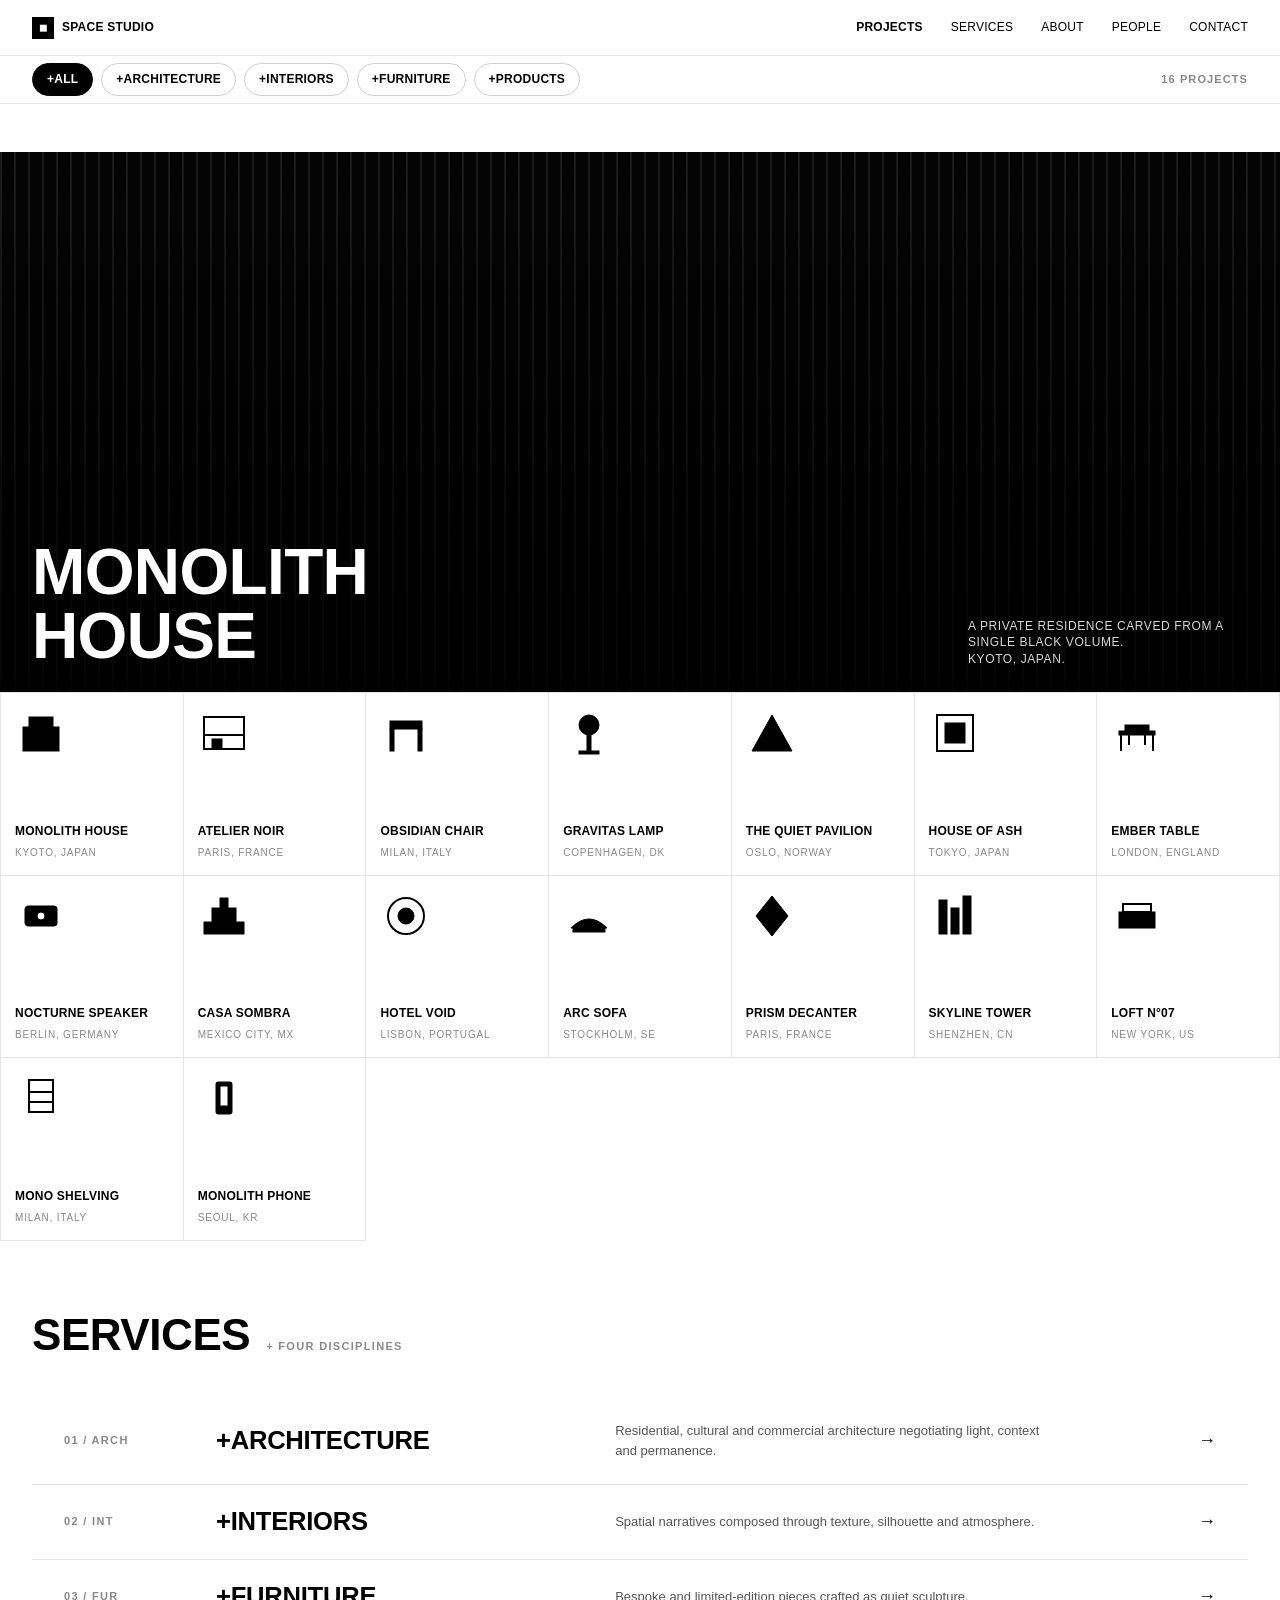
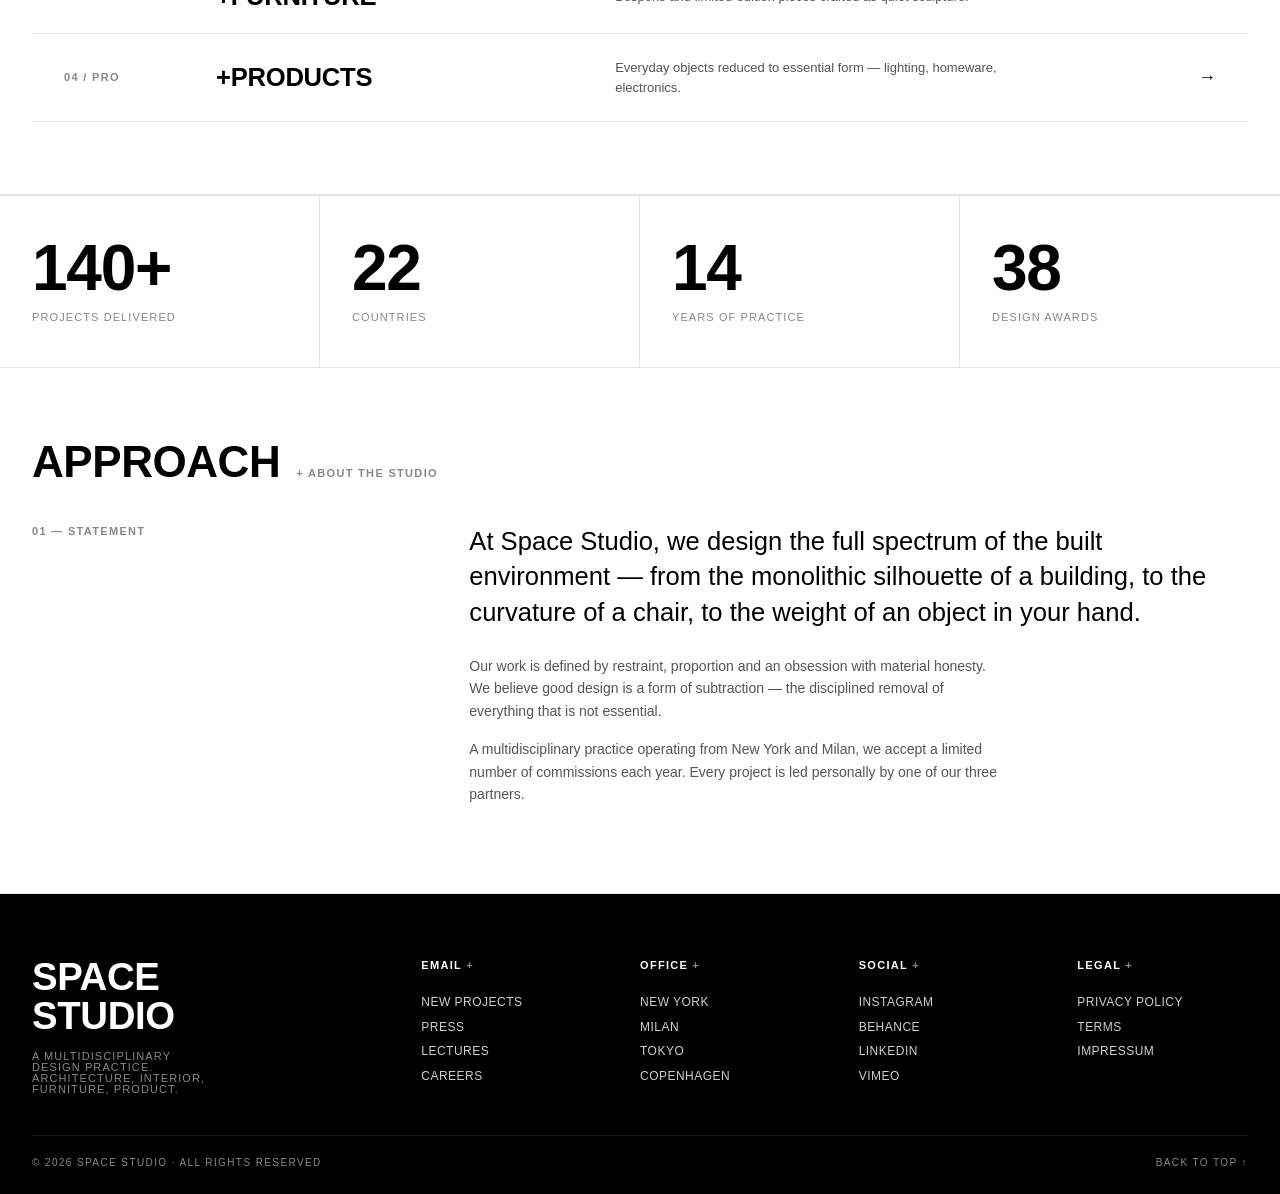
==== index.html @ 8cfb19d3 "Initial commit: Space Studio website" ====
<!DOCTYPE html>
<html lang="en">
<head>
  <meta charset="UTF-8" />
  <meta name="viewport" content="width=device-width, initial-scale=1.0" />
  <title>Space Studio — Architecture · Interior · Furniture · Product</title>
  <meta name="description" content="Space Studio is a multidisciplinary design practice working across architecture, interior, furniture and product." />
  <link rel="stylesheet" href="css/styles.css" />
</head>
<body>
  <!-- NAV -->
  <header class="nav">
    <a href="index.html" class="nav__logo">
      <span class="logo-mark">◼</span>
      <span>SPACE&nbsp;STUDIO</span>
    </a>
    <nav class="nav__links" id="navLinks">
      <a href="index.html" class="active">PROJECTS</a>
      <a href="services.html">SERVICES</a>
      <a href="about.html">ABOUT</a>
      <a href="about.html#team">PEOPLE</a>
      <a href="contact.html">CONTACT</a>
    </nav>
    <button class="nav__toggle" id="navToggle" aria-label="Toggle menu"><span></span><span></span></button>
  </header>

  <!-- FILTER BAR -->
  <nav class="filter-bar" aria-label="Filter projects">
    <button class="filter active" data-filter="all">+ALL</button>
    <button class="filter" data-filter="architecture">+ARCHITECTURE</button>
    <button class="filter" data-filter="interior">+INTERIORS</button>
    <button class="filter" data-filter="furniture">+FURNITURE</button>
    <button class="filter" data-filter="product">+PRODUCTS</button>
    <span class="filter-bar__end" id="filterCount">16 PROJECTS</span>
  </nav>

  <main class="hero">
    <!-- HERO BANNER -->
    <section class="hero__banner">
      <span class="hero__banner-label">+FEATURED — 2026</span>
      <div class="hero__banner-media"><div class="placeholder placeholder--1"></div></div>
      <div class="hero__banner-overlay"></div>
      <div class="hero__banner-caption">
        <h1>MONOLITH<br/>HOUSE</h1>
        <p>A PRIVATE RESIDENCE CARVED FROM A SINGLE BLACK VOLUME.<br/>KYOTO, JAPAN.</p>
      </div>
    </section>

    <!-- PROJECT GRID — BIG.dk-style icon tiles -->
    <section class="project-grid" id="projectGrid">

      <a href="#" class="project-tile" data-category="architecture">
        <div class="project-tile__icon">
          <!-- stacked block icon -->
          <svg viewBox="0 0 52 52"><rect x="8" y="20" width="36" height="24" fill="currentColor"/><rect x="14" y="10" width="24" height="12" fill="currentColor"/></svg>
        </div>
        <div class="project-tile__info">
          <h3>MONOLITH HOUSE</h3>
          <span class="project-tile__meta">KYOTO, JAPAN</span>
        </div>
      </a>

      <a href="#" class="project-tile" data-category="interior">
        <div class="project-tile__icon">
          <svg viewBox="0 0 52 52"><rect x="6" y="10" width="40" height="32" fill="none" stroke="currentColor" stroke-width="2"/><line x1="6" y1="28" x2="46" y2="28" stroke="currentColor" stroke-width="2"/><rect x="14" y="32" width="10" height="10" fill="currentColor"/></svg>
        </div>
        <div class="project-tile__info">
          <h3>ATELIER NOIR</h3>
          <span class="project-tile__meta">PARIS, FRANCE</span>
        </div>
      </a>

      <a href="#" class="project-tile" data-category="furniture">
        <div class="project-tile__icon">
          <svg viewBox="0 0 52 52"><rect x="10" y="14" width="32" height="8" fill="currentColor"/><rect x="10" y="22" width="4" height="22" fill="currentColor"/><rect x="38" y="22" width="4" height="22" fill="currentColor"/></svg>
        </div>
        <div class="project-tile__info">
          <h3>OBSIDIAN CHAIR</h3>
          <span class="project-tile__meta">MILAN, ITALY</span>
        </div>
      </a>

      <a href="#" class="project-tile" data-category="product">
        <div class="project-tile__icon">
          <svg viewBox="0 0 52 52"><circle cx="26" cy="18" r="10" fill="currentColor"/><rect x="24" y="28" width="4" height="18" fill="currentColor"/><rect x="16" y="44" width="20" height="3" fill="currentColor"/></svg>
        </div>
        <div class="project-tile__info">
          <h3>GRAVITAS LAMP</h3>
          <span class="project-tile__meta">COPENHAGEN, DK</span>
        </div>
      </a>

      <a href="#" class="project-tile" data-category="architecture">
        <div class="project-tile__icon">
          <svg viewBox="0 0 52 52"><polygon points="26,8 46,44 6,44" fill="currentColor"/></svg>
        </div>
        <div class="project-tile__info">
          <h3>THE QUIET PAVILION</h3>
          <span class="project-tile__meta">OSLO, NORWAY</span>
        </div>
      </a>

      <a href="#" class="project-tile" data-category="interior">
        <div class="project-tile__icon">
          <svg viewBox="0 0 52 52"><rect x="8" y="8" width="36" height="36" fill="none" stroke="currentColor" stroke-width="2"/><rect x="16" y="16" width="20" height="20" fill="currentColor"/></svg>
        </div>
        <div class="project-tile__info">
          <h3>HOUSE OF ASH</h3>
          <span class="project-tile__meta">TOKYO, JAPAN</span>
        </div>
      </a>

      <a href="#" class="project-tile" data-category="furniture">
        <div class="project-tile__icon">
          <svg viewBox="0 0 52 52"><rect x="8" y="24" width="36" height="4" fill="currentColor"/><path d="M10 28 L10 44 M42 28 L42 44 M18 28 L18 38 M34 28 L34 38" stroke="currentColor" stroke-width="2" fill="none"/><rect x="14" y="18" width="24" height="6" fill="currentColor"/></svg>
        </div>
        <div class="project-tile__info">
          <h3>EMBER TABLE</h3>
          <span class="project-tile__meta">LONDON, ENGLAND</span>
        </div>
      </a>

      <a href="#" class="project-tile" data-category="product">
        <div class="project-tile__icon">
          <svg viewBox="0 0 52 52"><rect x="10" y="16" width="32" height="20" rx="3" fill="currentColor"/><circle cx="26" cy="26" r="4" fill="#fff"/></svg>
        </div>
        <div class="project-tile__info">
          <h3>NOCTURNE SPEAKER</h3>
          <span class="project-tile__meta">BERLIN, GERMANY</span>
        </div>
      </a>

      <a href="#" class="project-tile" data-category="architecture">
        <div class="project-tile__icon">
          <svg viewBox="0 0 52 52"><rect x="6" y="32" width="40" height="12" fill="currentColor"/><rect x="14" y="18" width="24" height="14" fill="currentColor"/><rect x="22" y="8" width="8" height="10" fill="currentColor"/></svg>
        </div>
        <div class="project-tile__info">
          <h3>CASA SOMBRA</h3>
          <span class="project-tile__meta">MEXICO CITY, MX</span>
        </div>
      </a>

      <a href="#" class="project-tile" data-category="interior">
        <div class="project-tile__icon">
          <svg viewBox="0 0 52 52"><circle cx="26" cy="26" r="18" fill="none" stroke="currentColor" stroke-width="2"/><circle cx="26" cy="26" r="8" fill="currentColor"/></svg>
        </div>
        <div class="project-tile__info">
          <h3>HOTEL VOID</h3>
          <span class="project-tile__meta">LISBON, PORTUGAL</span>
        </div>
      </a>

      <a href="#" class="project-tile" data-category="furniture">
        <div class="project-tile__icon">
          <svg viewBox="0 0 52 52"><path d="M8 38 Q26 20 44 38 Z" fill="currentColor"/><rect x="10" y="38" width="32" height="4" fill="currentColor"/></svg>
        </div>
        <div class="project-tile__info">
          <h3>ARC SOFA</h3>
          <span class="project-tile__meta">STOCKHOLM, SE</span>
        </div>
      </a>

      <a href="#" class="project-tile" data-category="product">
        <div class="project-tile__icon">
          <svg viewBox="0 0 52 52"><path d="M26 6 L42 26 L26 46 L10 26 Z" fill="currentColor"/></svg>
        </div>
        <div class="project-tile__info">
          <h3>PRISM DECANTER</h3>
          <span class="project-tile__meta">PARIS, FRANCE</span>
        </div>
      </a>

      <a href="#" class="project-tile" data-category="architecture">
        <div class="project-tile__icon">
          <svg viewBox="0 0 52 52"><rect x="10" y="10" width="8" height="34" fill="currentColor"/><rect x="22" y="18" width="8" height="26" fill="currentColor"/><rect x="34" y="6" width="8" height="38" fill="currentColor"/></svg>
        </div>
        <div class="project-tile__info">
          <h3>SKYLINE TOWER</h3>
          <span class="project-tile__meta">SHENZHEN, CN</span>
        </div>
      </a>

      <a href="#" class="project-tile" data-category="interior">
        <div class="project-tile__icon">
          <svg viewBox="0 0 52 52"><rect x="8" y="22" width="36" height="16" fill="currentColor"/><rect x="12" y="14" width="28" height="8" fill="none" stroke="currentColor" stroke-width="2"/></svg>
        </div>
        <div class="project-tile__info">
          <h3>LOFT N°07</h3>
          <span class="project-tile__meta">NEW YORK, US</span>
        </div>
      </a>

      <a href="#" class="project-tile" data-category="furniture">
        <div class="project-tile__icon">
          <svg viewBox="0 0 52 52"><rect x="14" y="8" width="24" height="32" fill="none" stroke="currentColor" stroke-width="2"/><line x1="14" y1="20" x2="38" y2="20" stroke="currentColor" stroke-width="2"/><line x1="14" y1="30" x2="38" y2="30" stroke="currentColor" stroke-width="2"/></svg>
        </div>
        <div class="project-tile__info">
          <h3>MONO SHELVING</h3>
          <span class="project-tile__meta">MILAN, ITALY</span>
        </div>
      </a>

      <a href="#" class="project-tile" data-category="product">
        <div class="project-tile__icon">
          <svg viewBox="0 0 52 52"><rect x="18" y="10" width="16" height="32" rx="2" fill="currentColor"/><rect x="22" y="14" width="8" height="20" fill="#fff"/></svg>
        </div>
        <div class="project-tile__info">
          <h3>MONOLITH PHONE</h3>
          <span class="project-tile__meta">SEOUL, KR</span>
        </div>
      </a>

    </section>

    <!-- SERVICES ROW LIST -->
    <section class="block">
      <div class="block__head">
        <h2>SERVICES</h2>
        <span class="plus">+ FOUR DISCIPLINES</span>
      </div>
      <div>
        <a href="services.html#architecture" class="service-row">
          <span class="service-row__num">01 / ARCH</span>
          <span class="service-row__title">+ARCHITECTURE</span>
          <span class="service-row__desc">Residential, cultural and commercial architecture negotiating light, context and permanence.</span>
          <span class="service-row__arrow">→</span>
        </a>
        <a href="services.html#interior" class="service-row">
          <span class="service-row__num">02 / INT</span>
          <span class="service-row__title">+INTERIORS</span>
          <span class="service-row__desc">Spatial narratives composed through texture, silhouette and atmosphere.</span>
          <span class="service-row__arrow">→</span>
        </a>
        <a href="services.html#furniture" class="service-row">
          <span class="service-row__num">03 / FUR</span>
          <span class="service-row__title">+FURNITURE</span>
          <span class="service-row__desc">Bespoke and limited-edition pieces crafted as quiet sculpture.</span>
          <span class="service-row__arrow">→</span>
        </a>
        <a href="services.html#product" class="service-row">
          <span class="service-row__num">04 / PRO</span>
          <span class="service-row__title">+PRODUCTS</span>
          <span class="service-row__desc">Everyday objects reduced to essential form — lighting, homeware, electronics.</span>
          <span class="service-row__arrow">→</span>
        </a>
      </div>
    </section>

    <!-- STATS -->
    <section class="stats-row">
      <div class="stat"><span class="stat__num">140+</span><span class="stat__label">PROJECTS DELIVERED</span></div>
      <div class="stat"><span class="stat__num">22</span><span class="stat__label">COUNTRIES</span></div>
      <div class="stat"><span class="stat__num">14</span><span class="stat__label">YEARS OF PRACTICE</span></div>
      <div class="stat"><span class="stat__num">38</span><span class="stat__label">DESIGN AWARDS</span></div>
    </section>

    <!-- INTRO -->
    <section class="block">
      <div class="block__head">
        <h2>APPROACH</h2>
        <span class="plus">+ ABOUT THE STUDIO</span>
      </div>
      <div class="two-col">
        <div class="two-col__label">01 — STATEMENT</div>
        <div class="two-col__body">
          <p>At Space Studio, we design the full spectrum of the built environment — from the monolithic silhouette of a building, to the curvature of a chair, to the weight of an object in your hand.</p>
          <p>Our work is defined by restraint, proportion and an obsession with material honesty. We believe good design is a form of subtraction — the disciplined removal of everything that is not essential.</p>
          <p>A multidisciplinary practice operating from New York and Milan, we accept a limited number of commissions each year. Every project is led personally by one of our three partners.</p>
        </div>
      </div>
    </section>
  </main>

  <!-- FOOTER -->
  <footer class="footer">
    <div class="footer__grid">
      <div class="footer__brand">
        SPACE<br/>STUDIO
        <small>A MULTIDISCIPLINARY DESIGN PRACTICE. ARCHITECTURE, INTERIOR, FURNITURE, PRODUCT.</small>
      </div>
      <div class="footer__col">
        <h4>EMAIL</h4>
        <a href="mailto:newbiz@spacestudio.design">NEW PROJECTS</a>
        <a href="mailto:press@spacestudio.design">PRESS</a>
        <a href="mailto:lectures@spacestudio.design">LECTURES</a>
        <a href="mailto:careers@spacestudio.design">CAREERS</a>
      </div>
      <div class="footer__col">
        <h4>OFFICE</h4>
        <span>NEW YORK</span>
        <span>MILAN</span>
        <span>TOKYO</span>
        <span>COPENHAGEN</span>
      </div>
      <div class="footer__col">
        <h4>SOCIAL</h4>
        <a href="#">INSTAGRAM</a>
        <a href="#">BEHANCE</a>
        <a href="#">LINKEDIN</a>
        <a href="#">VIMEO</a>
      </div>
      <div class="footer__col">
        <h4>LEGAL</h4>
        <a href="#">PRIVACY POLICY</a>
        <a href="#">TERMS</a>
        <a href="#">IMPRESSUM</a>
      </div>
    </div>
    <div class="footer__bottom">
      <span>© 2026 SPACE STUDIO · ALL RIGHTS RESERVED</span>
      <span>BACK TO TOP ↑</span>
    </div>
  </footer>

  <script src="js/main.js"></script>
</body>
</html>
---- css/styles.css ----
/* =========================================================
   SPACE STUDIO — BIG.dk-inspired utilitarian style
   Palette: Black · Grey · White (monochrome only)
   ========================================================= */

:root {
  --black: #000;
  --ink: #111;
  --grey-900: #1a1a1a;
  --grey-700: #555;
  --grey-500: #888;
  --grey-300: #cfcfcf;
  --grey-200: #e5e5e5;
  --grey-100: #f2f2f2;
  --white: #fff;

  --font: 'Helvetica Neue', Helvetica, Arial, 'Inter', -apple-system, BlinkMacSystemFont, sans-serif;

  --ease: cubic-bezier(0.4, 0, 0.2, 1);

  --pad: clamp(1rem, 2.5vw, 2rem);
  --nav-h: 56px;
  --filter-h: 48px;
}

* { box-sizing: border-box; margin: 0; padding: 0; }

html { scroll-behavior: smooth; }

body {
  font-family: var(--font);
  font-weight: 400;
  font-size: 13px;
  line-height: 1.4;
  color: var(--black);
  background: var(--white);
  -webkit-font-smoothing: antialiased;
  letter-spacing: 0;
}

img, svg { display: block; max-width: 100%; }
a { color: inherit; text-decoration: none; }
button { font: inherit; cursor: pointer; background: none; border: 0; color: inherit; }

::selection { background: var(--black); color: var(--white); }

/* ========================= NAVIGATION ========================= */
.nav {
  position: fixed; top: 0; left: 0; right: 0;
  height: var(--nav-h);
  display: flex; align-items: center; justify-content: space-between;
  padding: 0 var(--pad);
  background: var(--white);
  border-bottom: 1px solid var(--grey-200);
  z-index: 100;
  text-transform: uppercase;
  font-size: 12px;
  letter-spacing: .02em;
}
.nav__logo {
  display: inline-flex; align-items: center; gap: .5rem;
  font-weight: 700;
}
.logo-mark {
  display: inline-grid; place-items: center;
  width: 22px; height: 22px;
  background: var(--black); color: var(--white);
  font-size: 10px; font-weight: 700; letter-spacing: 0;
}
.nav__links { display: flex; gap: 1.75rem; font-weight: 500; }
.nav__links a { position: relative; padding: 4px 0; transition: opacity .2s; }
.nav__links a:hover { opacity: .5; }
.nav__links a.active { font-weight: 700; }
.nav__toggle { display: none; width: 32px; height: 32px; position: relative; }
.nav__toggle span {
  position: absolute; left: 4px; right: 4px; height: 2px;
  background: currentColor; transition: transform .25s var(--ease);
}
.nav__toggle span:nth-child(1) { top: 11px; }
.nav__toggle span:nth-child(2) { bottom: 11px; }
.nav__toggle.open span:nth-child(1) { top: 15px; transform: rotate(45deg); }
.nav__toggle.open span:nth-child(2) { bottom: 15px; transform: rotate(-45deg); }

/* ========================= FILTER BAR ========================= */
.filter-bar {
  position: sticky; top: var(--nav-h);
  display: flex; align-items: center;
  height: var(--filter-h);
  padding: 0 var(--pad);
  background: var(--white);
  border-bottom: 1px solid var(--grey-200);
  z-index: 90;
  overflow-x: auto;
  scrollbar-width: none;
}
.filter-bar::-webkit-scrollbar { display: none; }
.filter {
  flex-shrink: 0;
  padding: 7px 14px;
  font-size: 12px; font-weight: 700;
  text-transform: uppercase; letter-spacing: .02em;
  border: 1px solid var(--grey-300);
  border-radius: 999px;
  margin-right: 8px;
  background: var(--white); color: var(--black);
  transition: all .2s var(--ease);
  white-space: nowrap;
}
.filter:hover { border-color: var(--black); }
.filter.active { background: var(--black); color: var(--white); border-color: var(--black); }
.filter-bar__end {
  margin-left: auto;
  font-size: 11px; font-weight: 700;
  text-transform: uppercase; letter-spacing: .1em;
  color: var(--grey-500);
  white-space: nowrap;
}

/* ========================= HERO ========================= */
.hero { padding-top: calc(var(--nav-h) + var(--filter-h)); }

.hero__banner {
  position: relative;
  height: 60vh;
  max-height: 620px;
  min-height: 360px;
  overflow: hidden;
  background: var(--black);
}
.hero__banner-media { position: absolute; inset: 0; }
.hero__banner-media .placeholder { width: 100%; height: 100%; filter: grayscale(100%) contrast(1.05); }
.hero__banner-overlay {
  position: absolute; inset: 0;
  background: linear-gradient(180deg, rgba(0,0,0,.05) 0%, rgba(0,0,0,.55) 100%);
}
.hero__banner-caption {
  position: absolute; left: var(--pad); bottom: 24px; right: var(--pad);
  color: var(--white);
  display: flex; align-items: flex-end; justify-content: space-between;
  gap: 2rem; text-transform: uppercase;
}
.hero__banner-caption h1 {
  font-size: clamp(2rem, 5vw, 4rem);
  font-weight: 700; line-height: 1; letter-spacing: -.01em;
}
.hero__banner-caption p {
  font-size: 12px; font-weight: 500; letter-spacing: .05em;
  max-width: 280px; opacity: .85;
}
.hero__banner-label {
  position: absolute; top: 16px; left: var(--pad);
  font-size: 10px; font-weight: 700;
  letter-spacing: .12em; text-transform: uppercase;
  background: var(--white); color: var(--black);
  padding: 5px 9px;
}

/* ========================= PROJECT GRID ========================= */
.project-grid {
  display: grid;
  grid-template-columns: repeat(auto-fill, minmax(180px, 1fr));
  border-top: 1px solid var(--grey-200);
  border-left: 1px solid var(--grey-200);
}
.project-tile {
  position: relative;
  aspect-ratio: 1 / 1;
  display: flex; flex-direction: column; justify-content: space-between;
  padding: 14px;
  border-right: 1px solid var(--grey-200);
  border-bottom: 1px solid var(--grey-200);
  background: var(--white);
  transition: background .2s var(--ease), color .2s var(--ease);
  cursor: pointer;
  overflow: hidden;
}
.project-tile:hover { background: var(--black); color: var(--white); }
.project-tile:hover .project-tile__icon svg { stroke: var(--white); fill: var(--white); }
.project-tile:hover .project-tile__meta { color: var(--grey-300); }

.project-tile__icon {
  width: 52px; height: 52px;
  display: grid; place-items: center;
}
.project-tile__icon svg {
  width: 100%; height: 100%;
  stroke: var(--black); fill: var(--black);
  transition: stroke .2s, fill .2s;
}
.project-tile__info h3 {
  font-size: 12px; font-weight: 700;
  text-transform: uppercase; letter-spacing: .02em;
  line-height: 1.25; margin-bottom: 4px;
}
.project-tile__meta {
  font-size: 10px; font-weight: 500;
  text-transform: uppercase; letter-spacing: .08em;
  color: var(--grey-500); transition: color .2s var(--ease);
}

.project-tile.hidden { display: none; }

/* ========================= BLOCKS ========================= */
.block {
  padding: 72px var(--pad);
  border-bottom: 1px solid var(--grey-200);
}
.block__head {
  display: flex; align-items: baseline; gap: 1rem;
  margin-bottom: 40px;
  text-transform: uppercase;
}
.block__head h2 {
  font-size: clamp(1.75rem, 3.5vw, 2.75rem);
  font-weight: 700; letter-spacing: -.01em; line-height: 1;
}
.block__head .plus {
  font-size: 11px; font-weight: 700;
  letter-spacing: .12em; color: var(--grey-500);
}

.two-col {
  display: grid; grid-template-columns: 1fr 2fr; gap: 48px;
}
.two-col__label {
  font-size: 11px; font-weight: 700; letter-spacing: .12em;
  text-transform: uppercase; color: var(--grey-500);
}
.two-col__body p {
  font-size: 14px; line-height: 1.6;
  margin-bottom: 1rem; max-width: 68ch; color: var(--grey-700);
}
.two-col__body p:first-child {
  font-size: clamp(1.25rem, 2vw, 1.75rem);
  font-weight: 500; line-height: 1.4;
  color: var(--black); margin-bottom: 1.5rem;
}

/* ========================= STATS ========================= */
.stats-row {
  display: grid; grid-template-columns: repeat(4, 1fr);
  border-top: 1px solid var(--grey-200);
  border-bottom: 1px solid var(--grey-200);
}
.stat {
  padding: 40px var(--pad);
  border-right: 1px solid var(--grey-200);
  text-transform: uppercase;
}
.stat:last-child { border-right: 0; }
.stat__num {
  display: block;
  font-size: clamp(2.5rem, 5vw, 4rem);
  font-weight: 700; line-height: 1;
  letter-spacing: -.02em; margin-bottom: 8px;
}
.stat__label {
  font-size: 11px; font-weight: 500;
  letter-spacing: .1em; color: var(--grey-500);
}

/* ========================= SERVICE ROWS ========================= */
.service-row {
  display: grid;
  grid-template-columns: 120px 1.2fr 1.8fr auto;
  gap: 2rem;
  align-items: center;
  padding: 24px var(--pad);
  border-bottom: 1px solid var(--grey-200);
  transition: background .2s var(--ease), color .2s var(--ease);
  text-transform: uppercase;
}
.service-row:hover { background: var(--black); color: var(--white); }
.service-row:hover .service-row__num,
.service-row:hover .service-row__desc { color: var(--grey-300); }
.service-row__num {
  font-size: 11px; font-weight: 700; letter-spacing: .12em;
  color: var(--grey-500); transition: color .2s;
}
.service-row__title {
  font-size: clamp(1.25rem, 2vw, 1.75rem);
  font-weight: 700; letter-spacing: -.01em; line-height: 1;
}
.service-row__desc {
  font-size: 13px; color: var(--grey-700);
  text-transform: none; max-width: 60ch; line-height: 1.5;
  transition: color .2s;
}
.service-row__arrow {
  font-size: 18px; transition: transform .2s var(--ease);
}
.service-row:hover .service-row__arrow { transform: translateX(6px); }

/* ========================= SERVICE DETAIL ========================= */
.service-detail {
  display: grid; grid-template-columns: 1fr 1fr;
  border-bottom: 1px solid var(--grey-200);
}
.service-detail__media {
  aspect-ratio: 4/3;
  background: var(--grey-100);
  position: relative; overflow: hidden;
}
.service-detail__media > * { width: 100%; height: 100%; filter: grayscale(100%); }
.service-detail__label {
  position: absolute; top: 14px; left: 14px;
  font-size: 10px; font-weight: 700;
  letter-spacing: .1em; text-transform: uppercase;
  background: var(--white); color: var(--black);
  padding: 4px 8px;
}
.service-detail__copy {
  padding: 48px var(--pad);
  display: flex; flex-direction: column; justify-content: center;
  border-left: 1px solid var(--grey-200);
}
.service-detail__copy h2 {
  font-size: clamp(1.75rem, 3vw, 2.5rem);
  font-weight: 700; line-height: 1;
  text-transform: uppercase; letter-spacing: -.01em;
  margin-bottom: 20px;
}
.service-detail__copy p {
  font-size: 14px; line-height: 1.6;
  color: var(--grey-700); margin-bottom: 1rem; max-width: 55ch;
}
.service-detail__specs {
  list-style: none; margin-top: 24px;
  border-top: 1px solid var(--grey-200);
}
.service-detail__specs li {
  display: grid; grid-template-columns: 180px 1fr;
  padding: 10px 0;
  border-bottom: 1px solid var(--grey-200);
  font-size: 12px; text-transform: uppercase; letter-spacing: .04em;
}
.service-detail__specs li span:first-child {
  font-weight: 700; color: var(--grey-500); letter-spacing: .1em;
}
.service-detail:nth-child(even) .service-detail__media { order: 2; border-left: 1px solid var(--grey-200); }
.service-detail:nth-child(even) .service-detail__copy { border-left: 0; }

/* ========================= TEAM GRID ========================= */
.team-grid {
  display: grid;
  grid-template-columns: repeat(auto-fill, minmax(220px, 1fr));
  border-left: 1px solid var(--grey-200);
  border-top: 1px solid var(--grey-200);
}
.team-card {
  border-right: 1px solid var(--grey-200);
  border-bottom: 1px solid var(--grey-200);
  padding-bottom: 16px;
  transition: background .2s var(--ease);
}
.team-card:hover { background: var(--grey-100); }
.team-card__photo {
  aspect-ratio: 3/4;
  background: var(--grey-200);
  margin-bottom: 12px;
}
.team-card h4 {
  font-size: 13px; font-weight: 700;
  text-transform: uppercase; letter-spacing: .02em;
  padding: 0 14px;
}
.team-card span {
  display: block; padding: 4px 14px 0;
  font-size: 11px; font-weight: 500;
  letter-spacing: .08em; text-transform: uppercase;
  color: var(--grey-500);
}

/* ========================= CONTACT ========================= */
.contact-grid {
  display: grid; grid-template-columns: 1fr 1fr;
  border-bottom: 1px solid var(--grey-200);
}
.contact-info { padding: 72px var(--pad); }
.contact-form-wrap {
  padding: 72px var(--pad);
  border-left: 1px solid var(--grey-200);
  background: var(--grey-100);
}
.contact-info h2 {
  font-size: clamp(2rem, 4vw, 3rem);
  font-weight: 700; text-transform: uppercase;
  letter-spacing: -.01em; line-height: 1; margin-bottom: 24px;
}
.contact-info p {
  font-size: 14px; color: var(--grey-700);
  max-width: 50ch; margin-bottom: 24px;
}
.contact-info dl {
  display: grid; grid-template-columns: 160px 1fr;
  gap: 0 24px; margin-top: 24px;
}
.contact-info dt {
  font-size: 11px; font-weight: 700;
  letter-spacing: .12em; text-transform: uppercase;
  color: var(--grey-500);
  padding: 10px 0;
  border-top: 1px solid var(--grey-200);
}
.contact-info dd {
  font-size: 13px;
  padding: 10px 0;
  border-top: 1px solid var(--grey-200);
  text-transform: uppercase; letter-spacing: .02em;
}
.contact-info dd:last-of-type { border-bottom: 1px solid var(--grey-200); }
.contact-info dt:last-of-type { border-bottom: 1px solid var(--grey-200); }
.contact-info dd a { text-decoration: underline; text-decoration-thickness: 1px; text-underline-offset: 2px; }

.form { display: grid; gap: 14px; }
.field { display: grid; gap: 4px; }
.field label {
  font-size: 10px; font-weight: 700;
  letter-spacing: .14em; text-transform: uppercase;
  color: var(--grey-500);
}
.field input, .field textarea, .field select {
  font: inherit; font-size: 13px;
  background: var(--white);
  border: 1px solid var(--grey-300);
  padding: 10px 12px;
  color: var(--black);
  transition: border-color .2s;
  border-radius: 0;
  text-transform: uppercase; letter-spacing: .02em;
}
.field input:focus, .field textarea:focus, .field select:focus {
  outline: 0; border-color: var(--black);
}
.field textarea { resize: vertical; min-height: 110px; text-transform: none; letter-spacing: 0; }

.btn {
  display: inline-flex; align-items: center; justify-content: center;
  padding: 12px 20px;
  font-size: 11px; font-weight: 700;
  letter-spacing: .12em; text-transform: uppercase;
  background: var(--black); color: var(--white);
  border: 1px solid var(--black);
  transition: all .2s var(--ease);
  cursor: pointer;
}
.btn:hover { background: var(--white); color: var(--black); }
.btn--outline { background: var(--white); color: var(--black); }
.btn--outline:hover { background: var(--black); color: var(--white); }
.form .btn { justify-self: start; }

/* ========================= FOOTER ========================= */
.footer {
  background: var(--black);
  color: var(--white);
  padding: 64px var(--pad) 24px;
}
.footer__grid {
  display: grid; grid-template-columns: 2fr 1fr 1fr 1fr 1fr;
  gap: 48px;
  padding-bottom: 40px;
  border-bottom: 1px solid var(--grey-900);
}
.footer__brand {
  font-size: clamp(1.5rem, 3vw, 2.5rem);
  font-weight: 700; line-height: 1;
  text-transform: uppercase; letter-spacing: -.01em;
}
.footer__brand small {
  display: block; margin-top: 16px;
  font-size: 11px; font-weight: 500;
  letter-spacing: .1em; color: var(--grey-500);
  max-width: 30ch;
  text-transform: uppercase;
}
.footer__col h4 {
  font-size: 11px; font-weight: 700;
  letter-spacing: .12em; text-transform: uppercase;
  margin-bottom: 16px; color: var(--white);
}
.footer__col h4::after { content: "+"; margin-left: 4px; color: var(--grey-500); }
.footer__col a, .footer__col span {
  display: block;
  font-size: 12px;
  letter-spacing: .04em;
  text-transform: uppercase;
  color: var(--grey-300);
  padding: 4px 0;
  transition: color .2s;
}
.footer__col a:hover { color: var(--white); }
.footer__bottom {
  display: flex; justify-content: space-between; gap: 1rem;
  padding-top: 20px;
  font-size: 10px; font-weight: 500;
  letter-spacing: .14em; text-transform: uppercase;
  color: var(--grey-500);
}

/* ========================= PLACEHOLDERS ========================= */
.placeholder { width: 100%; height: 100%; background-color: var(--grey-200); }
.placeholder--1 { background: linear-gradient(180deg, rgba(0,0,0,0) 0%, rgba(0,0,0,.5) 100%), repeating-linear-gradient(90deg, #222 0 2px, #0a0a0a 2px 14px), #000; }
.placeholder--2 { background: radial-gradient(circle at 30% 40%, #fff, #aaa 55%, #333 100%); }
.placeholder--3 { background: linear-gradient(135deg, #000 0%, #222 40%, #888 100%); }
.placeholder--4 { background: radial-gradient(ellipse at 50% 80%, rgba(255,255,255,.4), transparent 60%), linear-gradient(180deg, #1a1a1a, #000); }
.placeholder--5 { background: linear-gradient(45deg, #e5e5e5, #888); }
.placeholder--6 { background: linear-gradient(200deg, #000 30%, #cfcfcf 100%); }
.placeholder--7 { background: radial-gradient(circle at 70% 30%, #fff, #333 80%); }
.placeholder--8 { background: conic-gradient(from 220deg, #000, #888, #fff, #333, #000); }
.placeholder--9 { background: linear-gradient(180deg, #f2f2f2, #555); }
.placeholder--10 { background: repeating-linear-gradient(45deg, #000 0 6px, #fff 6px 12px); }
.placeholder--11 { background: radial-gradient(circle at 20% 80%, #fff 0%, #333 60%); }
.placeholder--12 { background: linear-gradient(160deg, #555, #000); }

/* ========================= RESPONSIVE ========================= */
@media (max-width: 900px) {
  .nav__links {
    position: fixed; top: var(--nav-h); left: 0; right: 0;
    background: var(--white); border-bottom: 1px solid var(--grey-200);
    flex-direction: column; align-items: flex-start;
    gap: 0; padding: 0;
    transform: translateY(-120%);
    transition: transform .3s var(--ease);
    max-height: calc(100vh - var(--nav-h)); overflow-y: auto;
  }
  .nav__links.open { transform: translateY(0); }
  .nav__links a { width: 100%; padding: 16px var(--pad); border-bottom: 1px solid var(--grey-200); }
  .nav__toggle { display: block; }

  .project-grid { grid-template-columns: repeat(3, 1fr); }
  .two-col { grid-template-columns: 1fr; gap: 24px; }
  .stats-row { grid-template-columns: repeat(2, 1fr); }
  .stat:nth-child(2) { border-right: 0; }

  .service-row { grid-template-columns: 60px 1fr auto; gap: 1rem; }
  .service-row__desc { grid-column: 1 / -1; }

  .service-detail { grid-template-columns: 1fr; }
  .service-detail__copy { border-left: 0; border-top: 1px solid var(--grey-200); }
  .service-detail:nth-child(even) .service-detail__media { order: 0; border-left: 0; }

  .contact-grid { grid-template-columns: 1fr; }
  .contact-form-wrap { border-left: 0; border-top: 1px solid var(--grey-200); }
  .contact-info dl { grid-template-columns: 1fr; gap: 0; }
  .contact-info dt { border-bottom: 0; padding-bottom: 0; }
  .contact-info dd { border-top: 0; padding-top: 4px; }

  .footer__grid { grid-template-columns: 1fr 1fr; gap: 32px; }
  .footer__brand { grid-column: 1 / -1; }
  .footer__bottom { flex-direction: column; gap: 8px; }

  .hero__banner-caption { flex-direction: column; align-items: flex-start; gap: 1rem; }
}
@media (max-width: 500px) {
  .project-grid { grid-template-columns: 1fr 1fr; }
  .footer__grid { grid-template-columns: 1fr; }
}
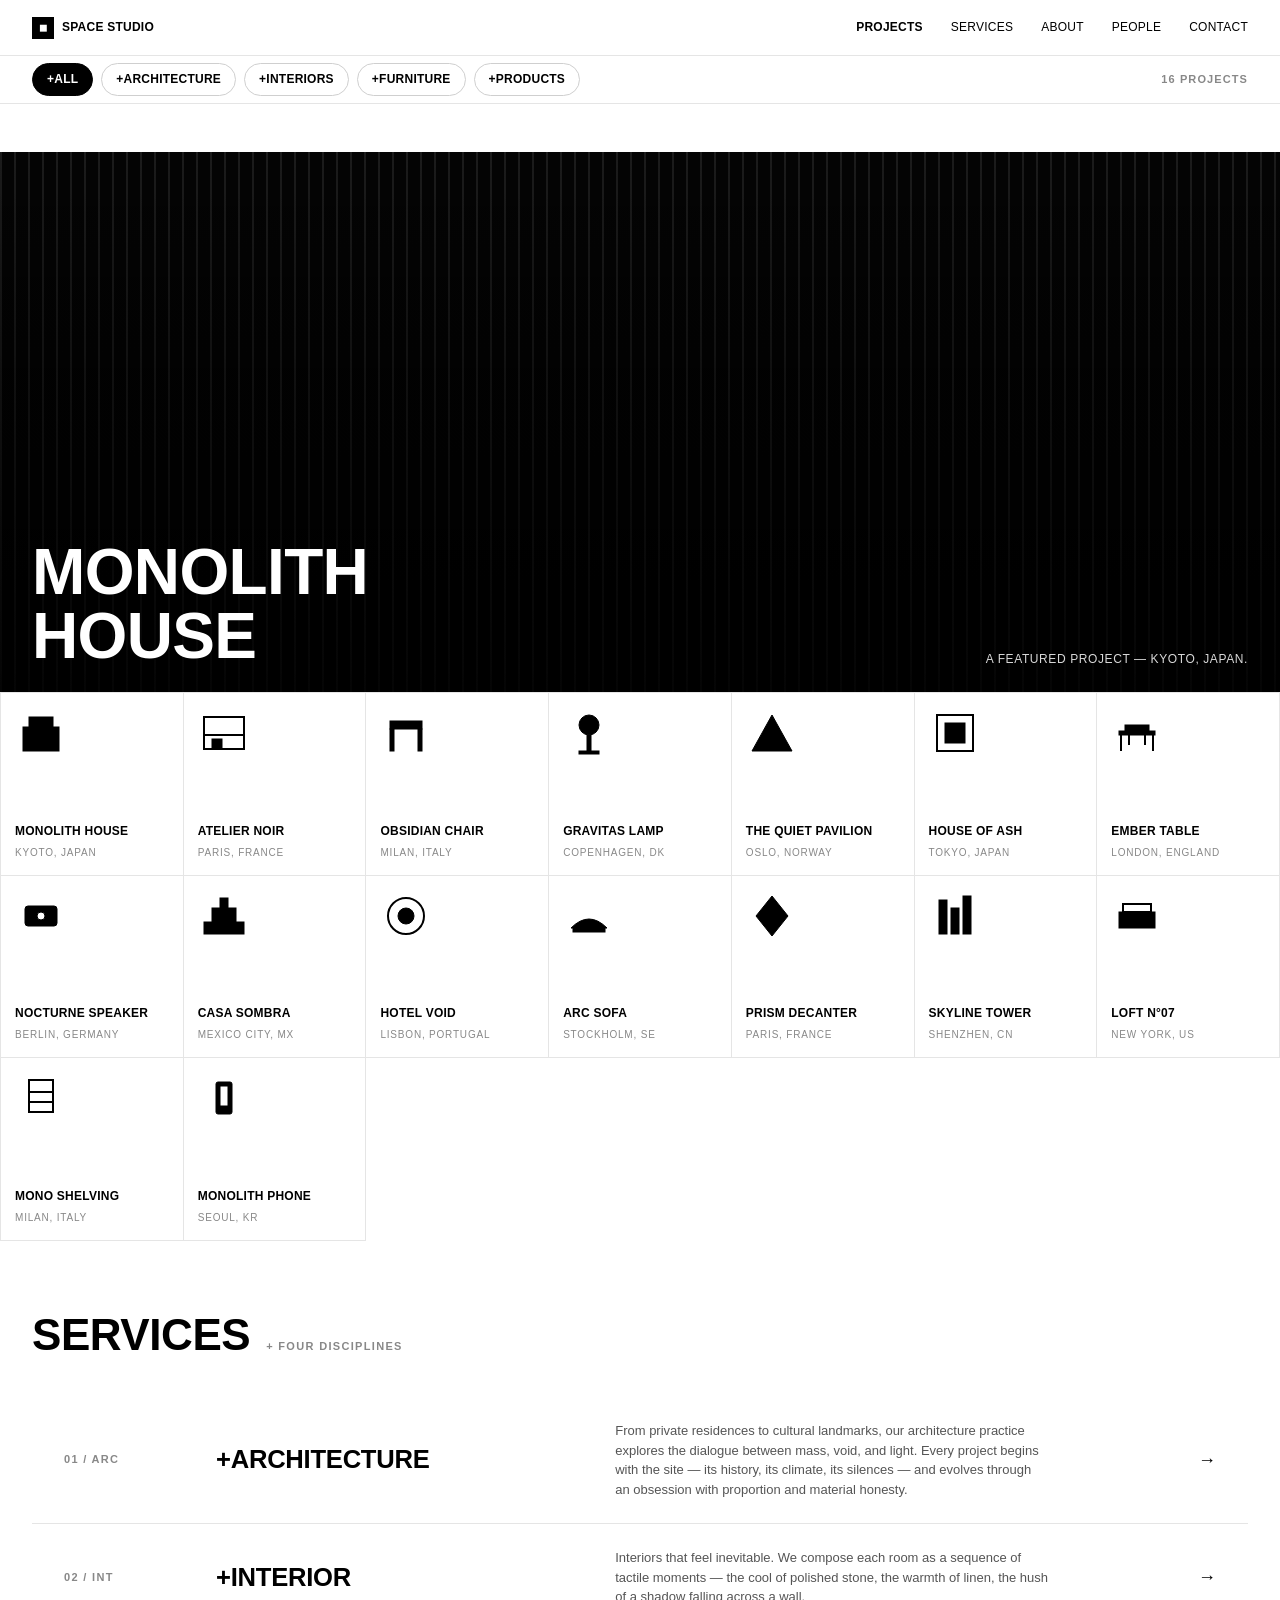
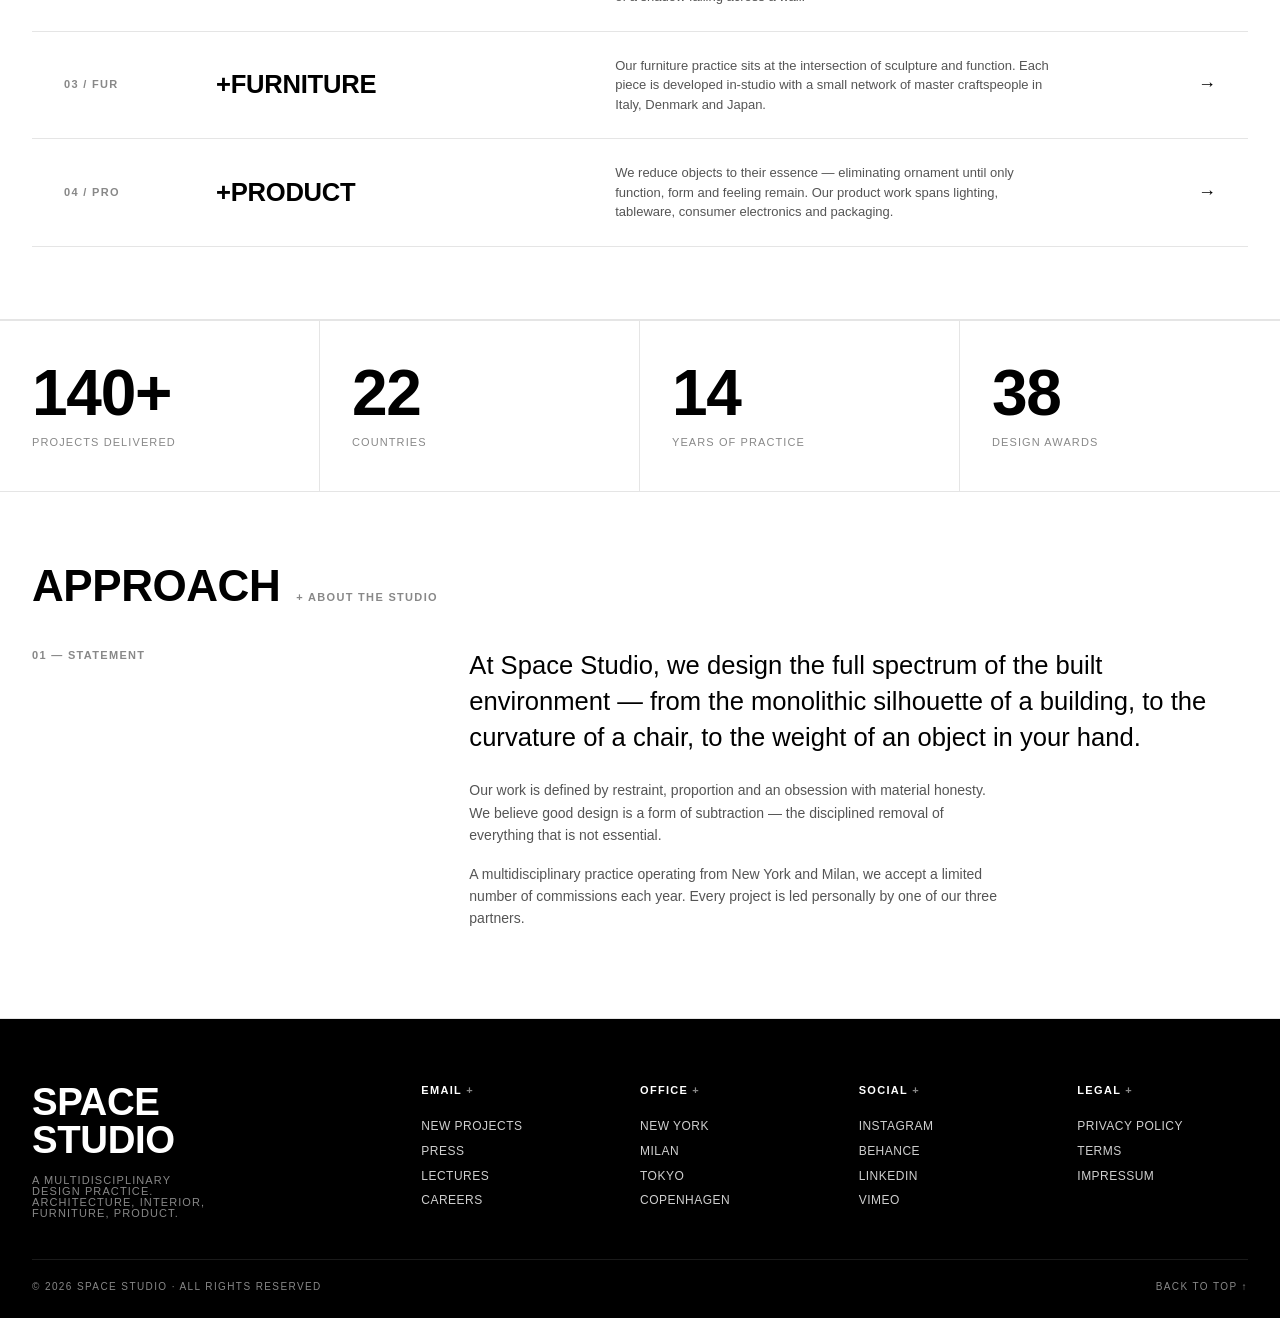
==== commit 001bbfbf: "Add CSV-driven dynamic content (projects, services, team, awards, offices, stats)" ====
--- a/index.html
+++ b/index.html
@@ -46,19 +46,8 @@
       </div>
     </section>
 
-    <!-- PROJECT GRID — BIG.dk-style icon tiles -->
+    <!-- PROJECT GRID — rendered from data/projects.csv -->
     <section class="project-grid" id="projectGrid">
-
-      <a href="#" class="project-tile" data-category="architecture">
-        <div class="project-tile__icon">
-          <!-- stacked block icon -->
-          <svg viewBox="0 0 52 52"><rect x="8" y="20" width="36" height="24" fill="currentColor"/><rect x="14" y="10" width="24" height="12" fill="currentColor"/></svg>
-        </div>
-        <div class="project-tile__info">
-          <h3>MONOLITH HOUSE</h3>
-          <span class="project-tile__meta">KYOTO, JAPAN</span>
-        </div>
-      </a>
 
       <a href="#" class="project-tile" data-category="interior">
         <div class="project-tile__icon">
@@ -197,16 +186,6 @@
         <div class="project-tile__info">
           <h3>MONO SHELVING</h3>
           <span class="project-tile__meta">MILAN, ITALY</span>
-        </div>
-      </a>
-
-      <a href="#" class="project-tile" data-category="product">
-        <div class="project-tile__icon">
-          <svg viewBox="0 0 52 52"><rect x="18" y="10" width="16" height="32" rx="2" fill="currentColor"/><rect x="22" y="14" width="8" height="20" fill="#fff"/></svg>
-        </div>
-        <div class="project-tile__info">
-          <h3>MONOLITH PHONE</h3>
-          <span class="project-tile__meta">SEOUL, KR</span>
         </div>
       </a>
 
@@ -218,41 +197,11 @@
         <h2>SERVICES</h2>
         <span class="plus">+ FOUR DISCIPLINES</span>
       </div>
-      <div>
-        <a href="services.html#architecture" class="service-row">
-          <span class="service-row__num">01 / ARCH</span>
-          <span class="service-row__title">+ARCHITECTURE</span>
-          <span class="service-row__desc">Residential, cultural and commercial architecture negotiating light, context and permanence.</span>
-          <span class="service-row__arrow">→</span>
-        </a>
-        <a href="services.html#interior" class="service-row">
-          <span class="service-row__num">02 / INT</span>
-          <span class="service-row__title">+INTERIORS</span>
-          <span class="service-row__desc">Spatial narratives composed through texture, silhouette and atmosphere.</span>
-          <span class="service-row__arrow">→</span>
-        </a>
-        <a href="services.html#furniture" class="service-row">
-          <span class="service-row__num">03 / FUR</span>
-          <span class="service-row__title">+FURNITURE</span>
-          <span class="service-row__desc">Bespoke and limited-edition pieces crafted as quiet sculpture.</span>
-          <span class="service-row__arrow">→</span>
-        </a>
-        <a href="services.html#product" class="service-row">
-          <span class="service-row__num">04 / PRO</span>
-          <span class="service-row__title">+PRODUCTS</span>
-          <span class="service-row__desc">Everyday objects reduced to essential form — lighting, homeware, electronics.</span>
-          <span class="service-row__arrow">→</span>
-        </a>
-      </div>
-    </section>
-
-    <!-- STATS -->
-    <section class="stats-row">
-      <div class="stat"><span class="stat__num">140+</span><span class="stat__label">PROJECTS DELIVERED</span></div>
-      <div class="stat"><span class="stat__num">22</span><span class="stat__label">COUNTRIES</span></div>
-      <div class="stat"><span class="stat__num">14</span><span class="stat__label">YEARS OF PRACTICE</span></div>
-      <div class="stat"><span class="stat__num">38</span><span class="stat__label">DESIGN AWARDS</span></div>
-    </section>
+      <div id="servicesRows"><!-- rendered from data/services.csv --></div>
+    </section>
+
+    <!-- STATS — rendered from data/stats.csv -->
+    <section class="stats-row" id="statsRow"></section>
 
     <!-- INTRO -->
     <section class="block">
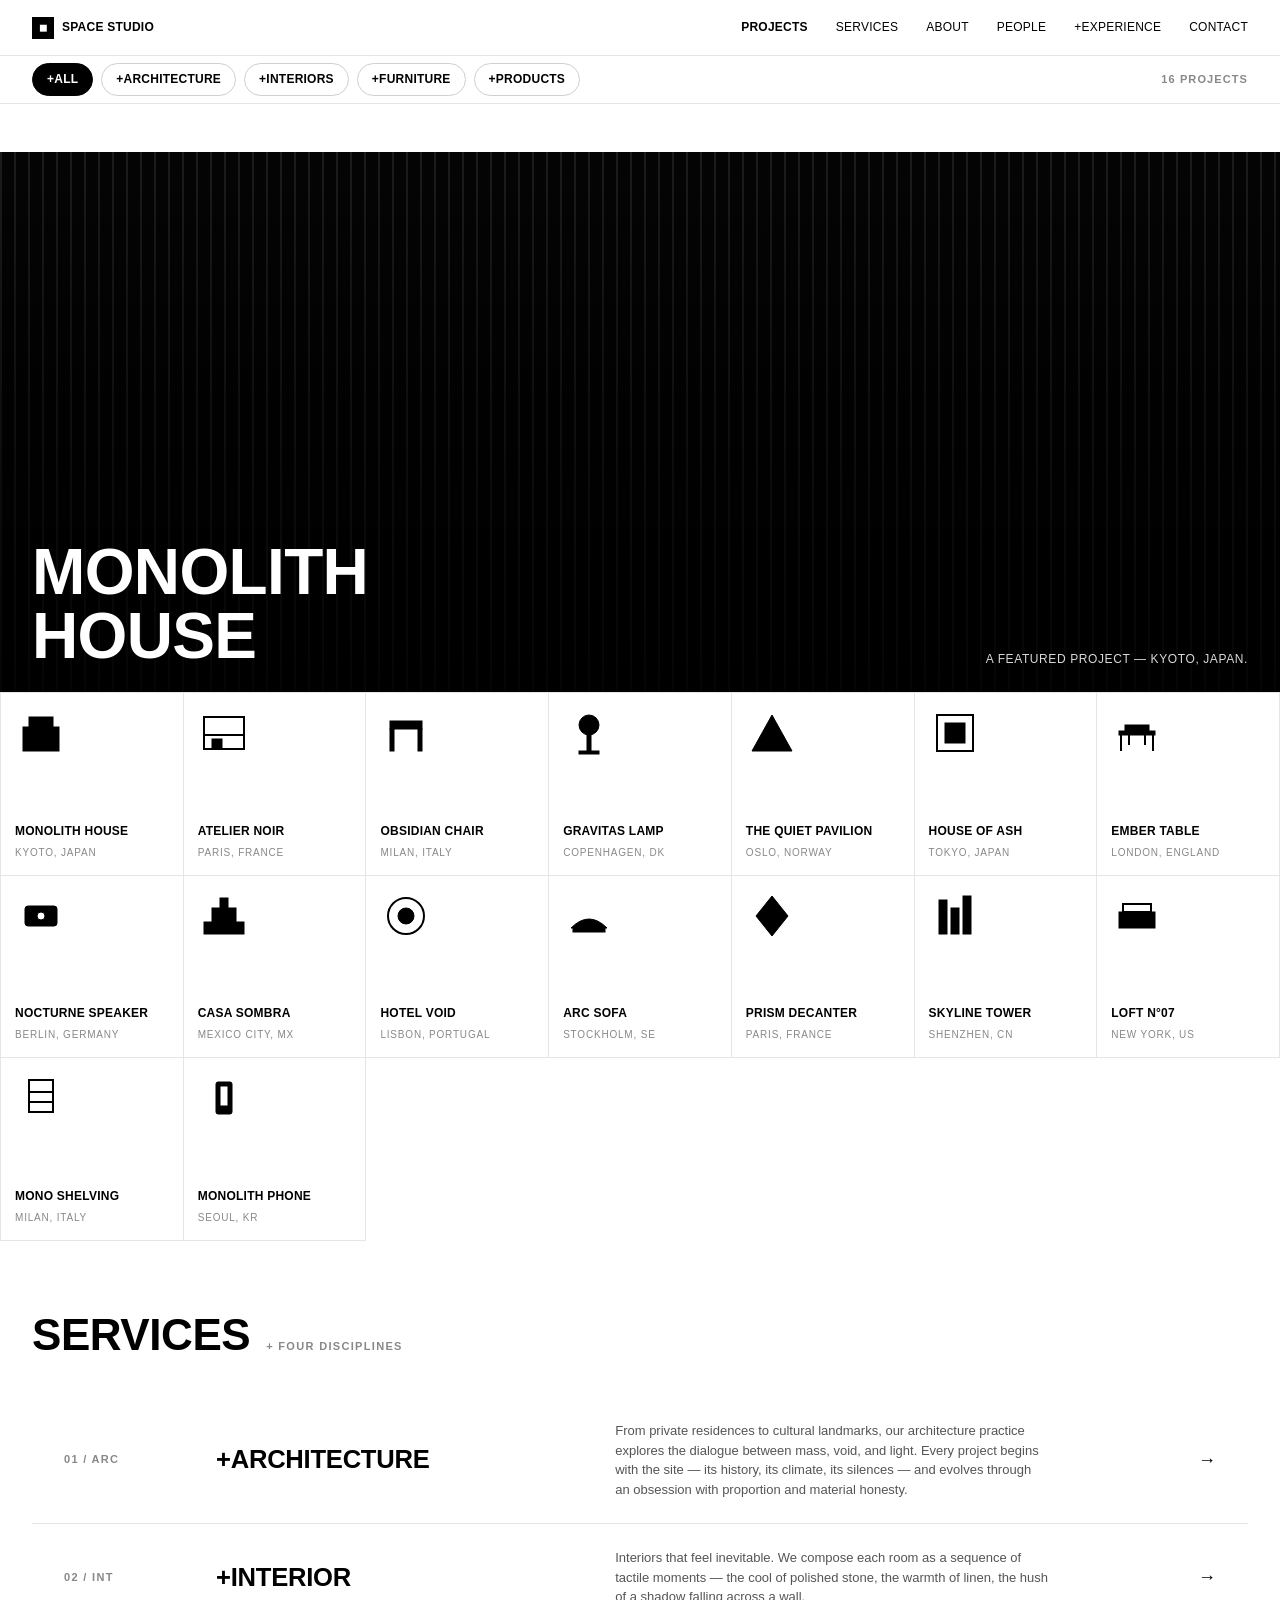
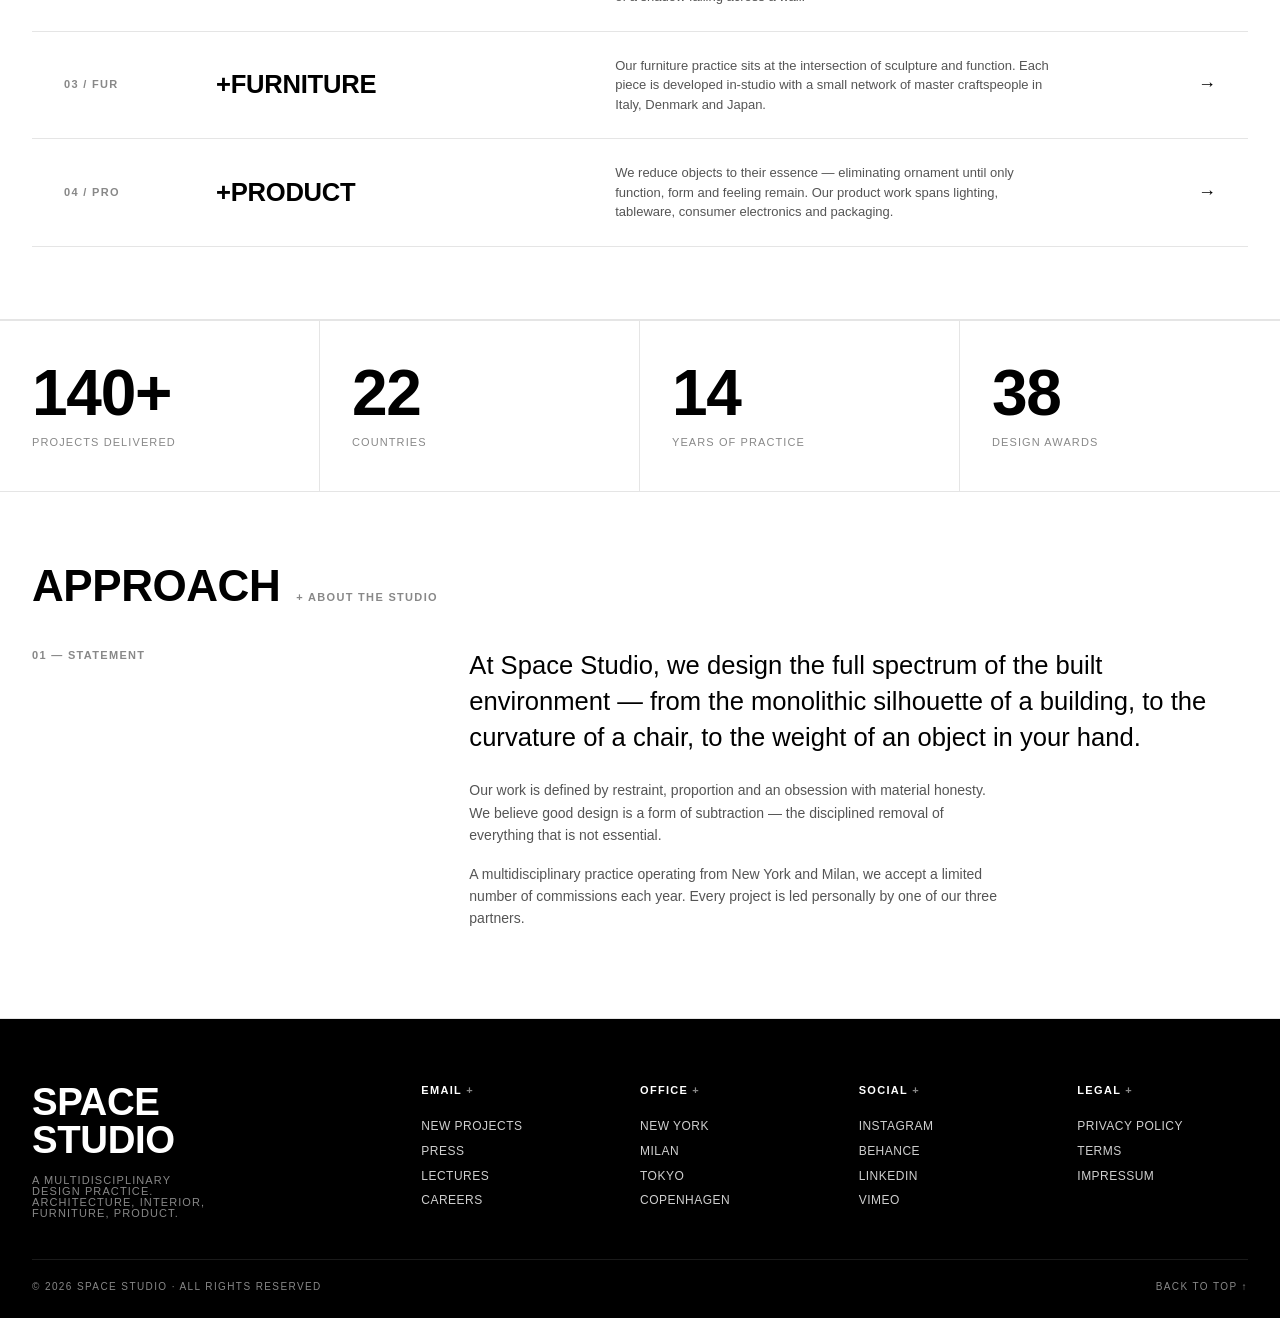
==== commit 4976cc6b: "Add immersive 3D house interior walkthrough (experience.html)" ====
--- a/index.html
+++ b/index.html
@@ -19,6 +19,7 @@
       <a href="services.html">SERVICES</a>
       <a href="about.html">ABOUT</a>
       <a href="about.html#team">PEOPLE</a>
+      <a href="experience.html">+EXPERIENCE</a>
       <a href="contact.html">CONTACT</a>
     </nav>
     <button class="nav__toggle" id="navToggle" aria-label="Toggle menu"><span></span><span></span></button>
